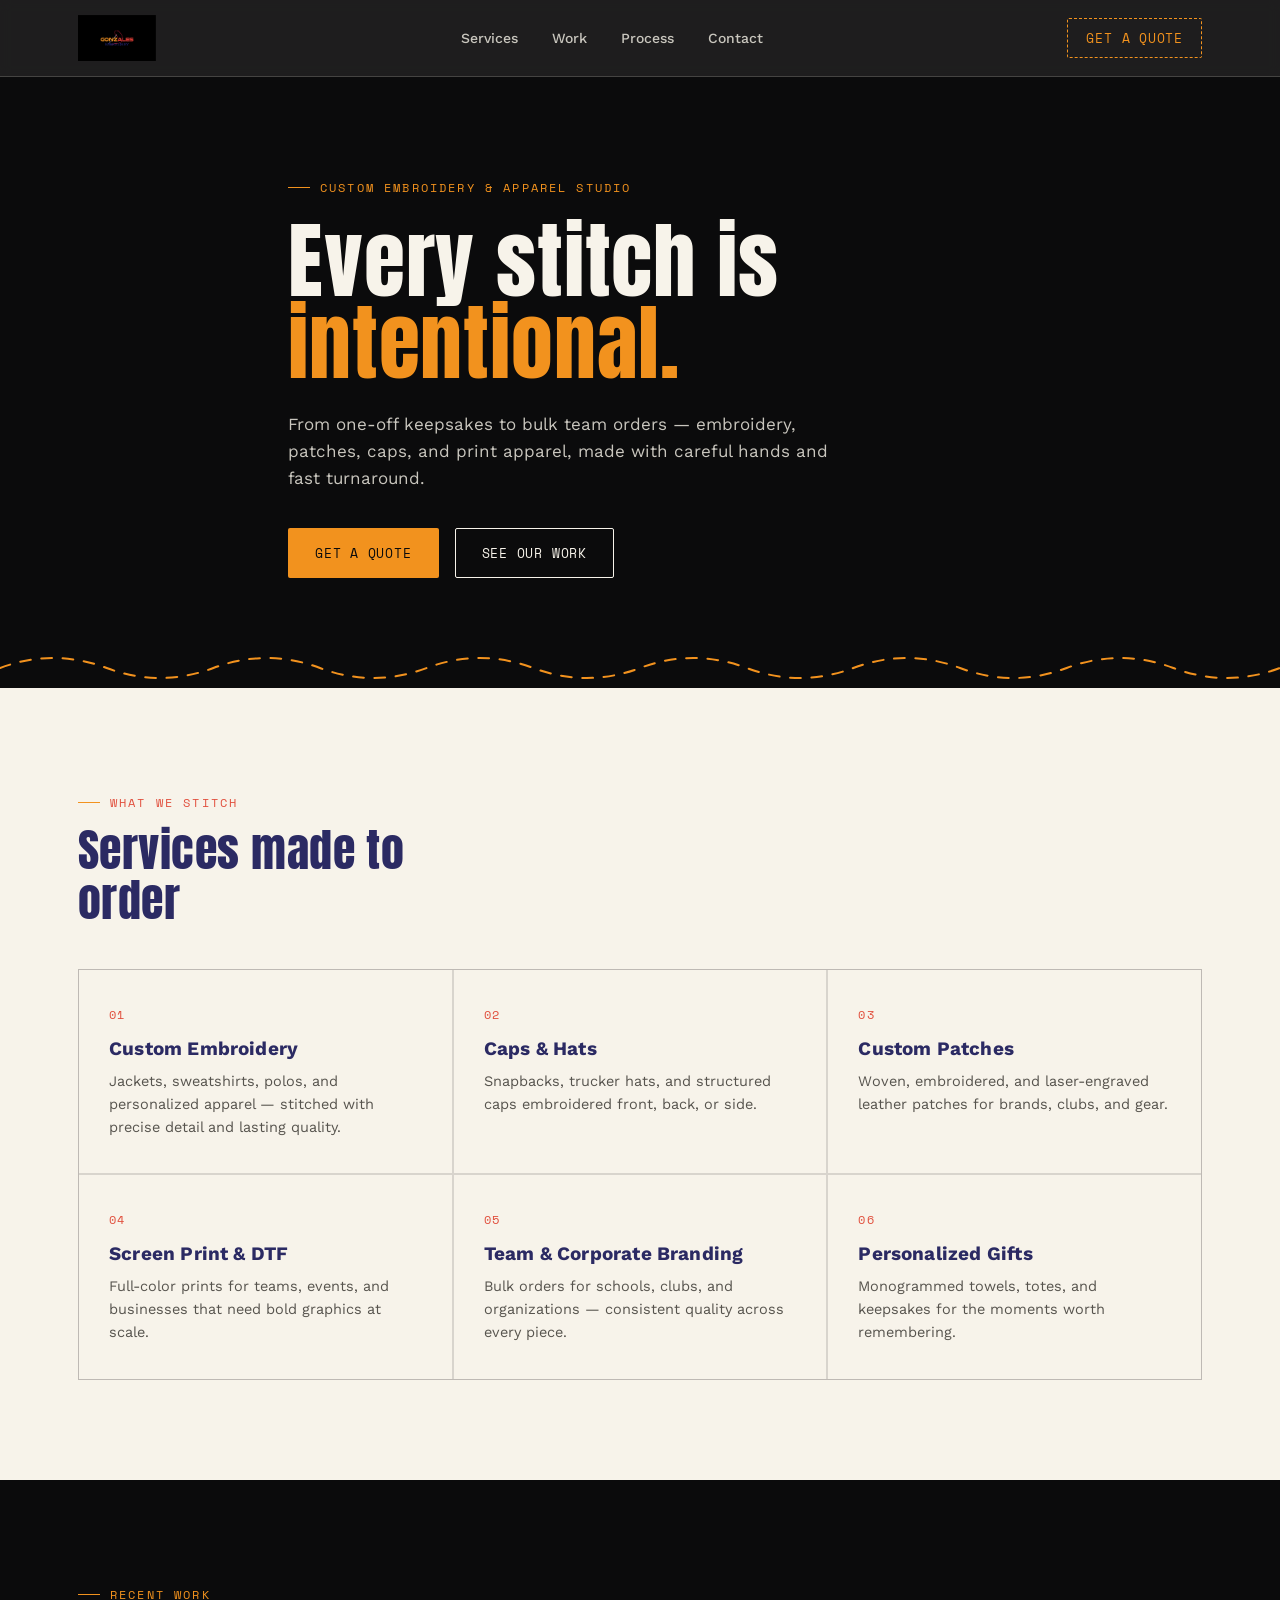
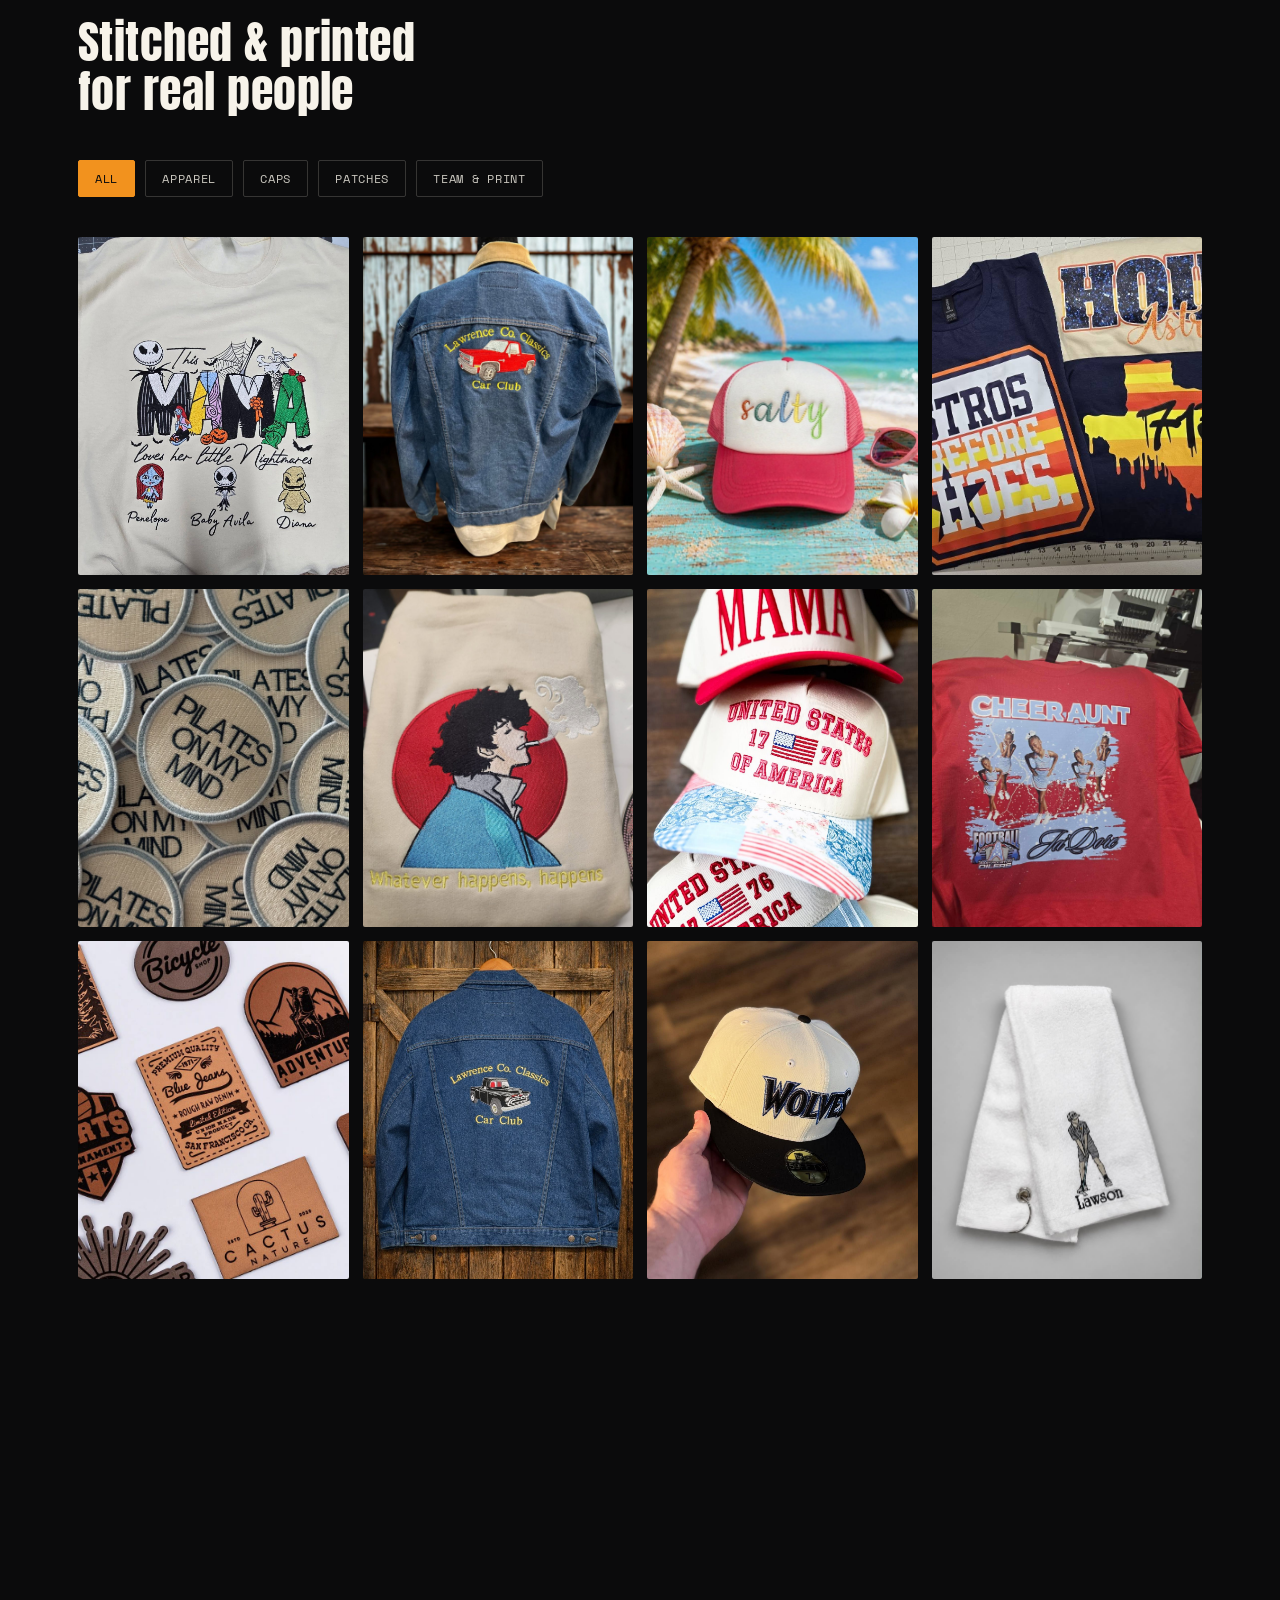
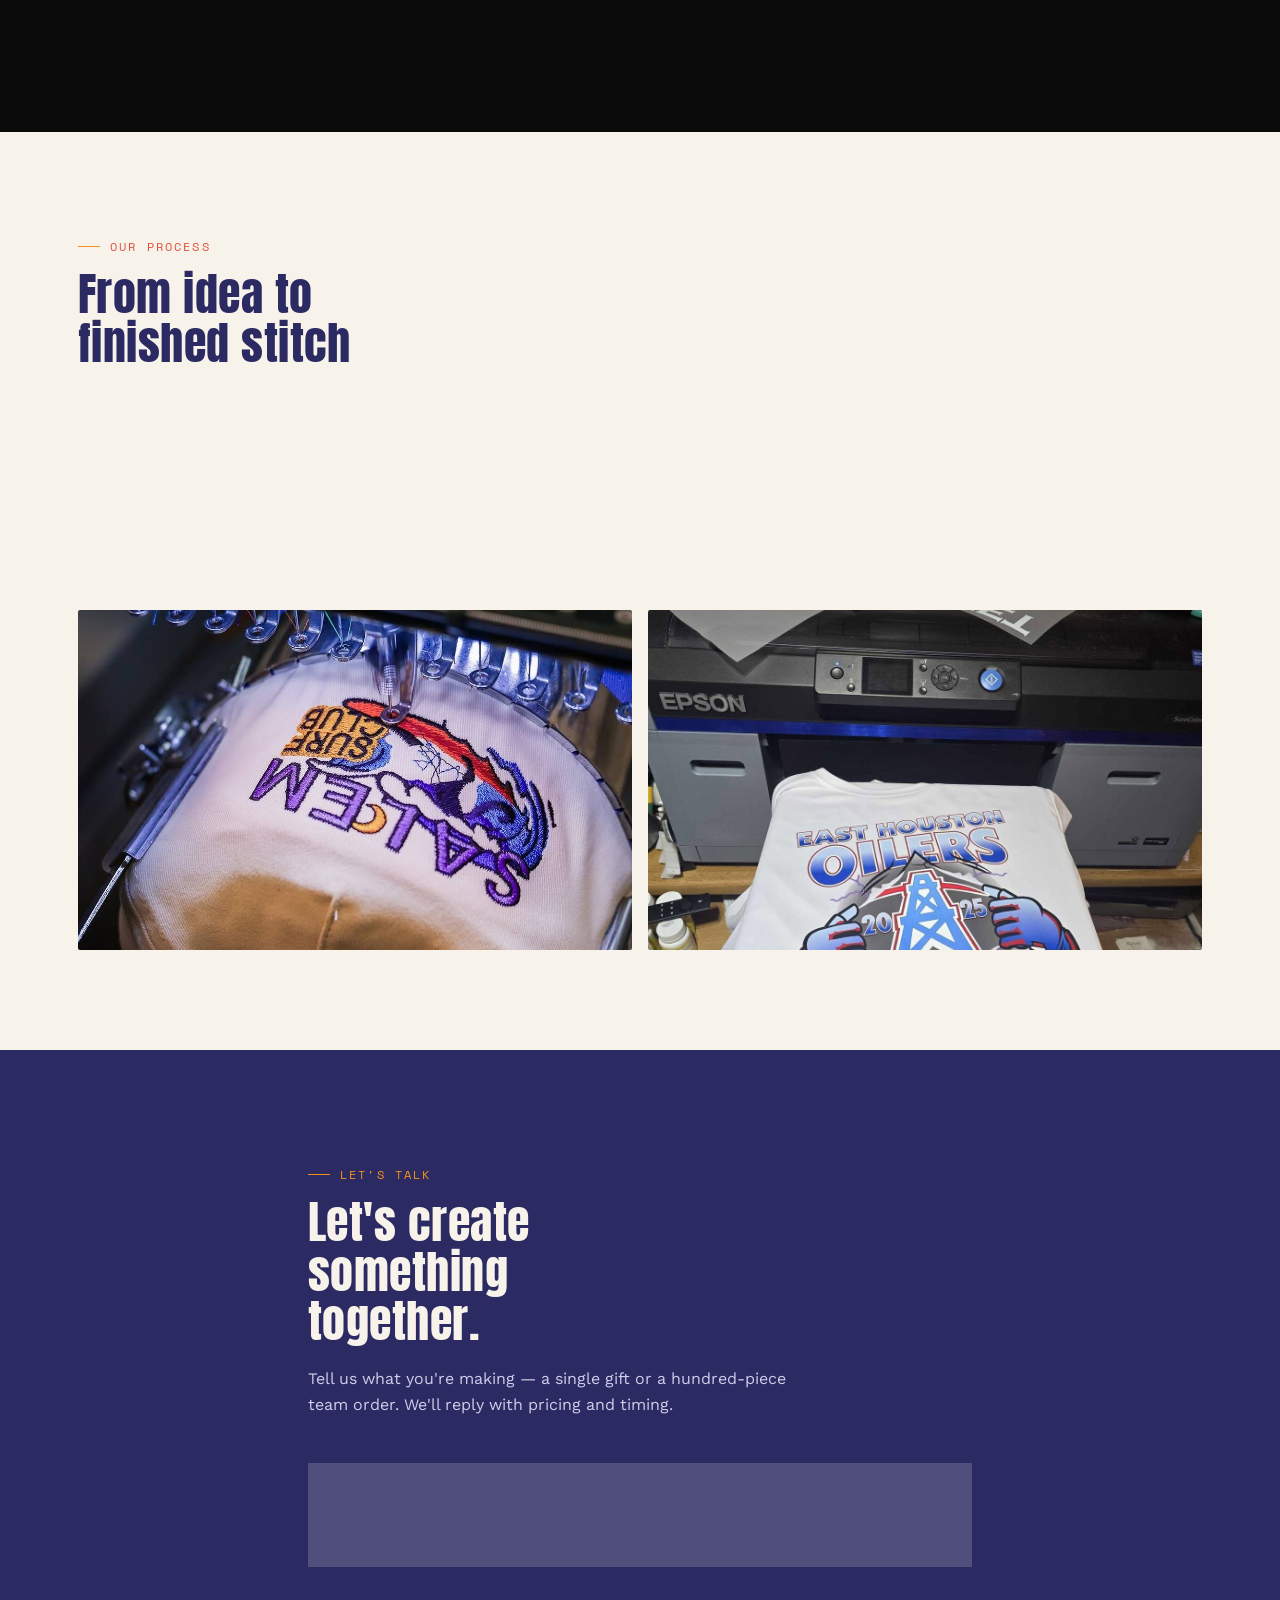
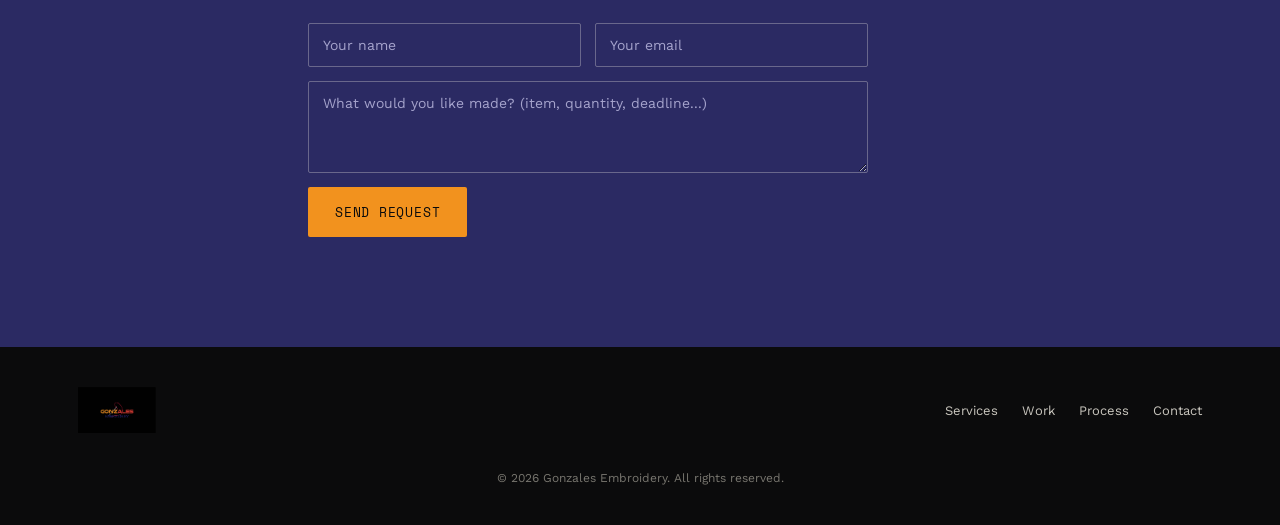
==== index.html @ cda6bb80 "Add files via upload" ====
<!DOCTYPE html>
<html lang="en">
<head>
<meta charset="UTF-8">
<meta name="viewport" content="width=device-width, initial-scale=1.0">
<title>Gonzales Embroidery — Custom Embroidery, Patches &amp; Apparel</title>
<meta name="description" content="Gonzales Embroidery is a custom embroidery and apparel studio — jackets, caps, patches, team merch, and corporate branding, stitched and printed with care.">
<link rel="icon" type="image/png" href="assets/img/favicon-256.png">
<link rel="preconnect" href="https://fonts.googleapis.com">
<link rel="preconnect" href="https://fonts.gstatic.com" crossorigin>
<link href="https://fonts.googleapis.com/css2?family=Anton&family=Space+Mono:wght@400;700&family=Work+Sans:wght@400;500;600;700&display=swap" rel="stylesheet">
<link rel="stylesheet" href="assets/css/style.css">
</head>
<body>

<!-- ============ HEADER ============ -->
<header class="site-header" id="top">
  <div class="wrap header-inner">
    <a href="#top" class="brand">
      <img src="assets/img/logo.jpg" alt="Gonzales Embroidery" class="brand-logo">
    </a>

    <nav class="main-nav" id="mainNav">
      <a href="#services">Services</a>
      <a href="#work">Work</a>
      <a href="#process">Process</a>
      <a href="#contact">Contact</a>
    </nav>

    <a class="btn btn-tag header-cta" href="mailto:order@gonzalesembroidery.com?subject=Quote%20Request">Get a Quote</a>

    <button class="nav-toggle" id="navToggle" aria-label="Toggle menu" aria-expanded="false">
      <span></span><span></span><span></span>
    </button>
  </div>
</header>

<!-- ============ HERO ============ -->
<section class="hero">
  <div class="wrap hero-inner">
    <p class="eyebrow">Custom Embroidery &amp; Apparel Studio</p>
    <h1 class="hero-title">Every stitch is<br><span>intentional.</span></h1>
    <p class="hero-sub">From one-off keepsakes to bulk team orders — embroidery, patches, caps,
      and print apparel, made with careful hands and fast turnaround.</p>
    <div class="hero-actions">
      <a href="mailto:order@gonzalesembroidery.com?subject=Quote%20Request" class="btn btn-solid">Get a Quote</a>
      <a href="#work" class="btn btn-outline">See Our Work</a>
    </div>
  </div>
  <div class="stitch-divider" aria-hidden="true">
    <svg viewBox="0 0 1200 40" preserveAspectRatio="none">
      <path id="stitchPath" d="M0,20 Q50,0 100,20 T200,20 T300,20 T400,20 T500,20 T600,20 T700,20 T800,20 T900,20 T1000,20 T1100,20 T1200,20"/>
    </svg>
  </div>
</section>

<!-- ============ SERVICES ============ -->
<section class="services" id="services">
  <div class="wrap">
    <p class="eyebrow eyebrow-dark">What We Stitch</p>
    <h2 class="section-title">Services made to order</h2>

    <div class="card-grid">
      <div class="patch-card">
        <span class="patch-num">01</span>
        <h3>Custom Embroidery</h3>
        <p>Jackets, sweatshirts, polos, and personalized apparel — stitched with precise detail and lasting quality.</p>
      </div>
      <div class="patch-card">
        <span class="patch-num">02</span>
        <h3>Caps &amp; Hats</h3>
        <p>Snapbacks, trucker hats, and structured caps embroidered front, back, or side.</p>
      </div>
      <div class="patch-card">
        <span class="patch-num">03</span>
        <h3>Custom Patches</h3>
        <p>Woven, embroidered, and laser-engraved leather patches for brands, clubs, and gear.</p>
      </div>
      <div class="patch-card">
        <span class="patch-num">04</span>
        <h3>Screen Print &amp; DTF</h3>
        <p>Full-color prints for teams, events, and businesses that need bold graphics at scale.</p>
      </div>
      <div class="patch-card">
        <span class="patch-num">05</span>
        <h3>Team &amp; Corporate Branding</h3>
        <p>Bulk orders for schools, clubs, and organizations — consistent quality across every piece.</p>
      </div>
      <div class="patch-card">
        <span class="patch-num">06</span>
        <h3>Personalized Gifts</h3>
        <p>Monogrammed towels, totes, and keepsakes for the moments worth remembering.</p>
      </div>
    </div>
  </div>
</section>

<!-- ============ WORK / GALLERY ============ -->
<section class="work" id="work">
  <div class="wrap">
    <p class="eyebrow">Recent Work</p>
    <h2 class="section-title section-title-light">Stitched &amp; printed for real people</h2>

    <div class="filters" id="filters">
      <button class="filter-btn active" data-filter="all">All</button>
      <button class="filter-btn" data-filter="apparel">Apparel</button>
      <button class="filter-btn" data-filter="caps">Caps</button>
      <button class="filter-btn" data-filter="patches">Patches</button>
      <button class="filter-btn" data-filter="team">Team &amp; Print</button>
    </div>

    <div class="gallery" id="gallery">
      <figure class="g-item" data-cat="apparel"><img loading="lazy" src="assets/img/apparel-mama.jpg" alt="This Mama Loves Her Little Nightmares custom embroidery"><figcaption>Family embroidery — “This Mama Loves Her Little Nightmares”</figcaption></figure>
      <figure class="g-item" data-cat="apparel"><img loading="lazy" src="assets/img/apparel-jacket-red.jpg" alt="Lawrence Co Classics Car Club denim jacket embroidery"><figcaption>Lawrence Co. Classics Car Club — denim jacket</figcaption></figure>
      <figure class="g-item" data-cat="caps"><img loading="lazy" src="assets/img/cap-salty.jpg" alt="Salty embroidered trucker cap"><figcaption>“Salty” embroidered trucker cap</figcaption></figure>
      <figure class="g-item" data-cat="team"><img loading="lazy" src="assets/img/team-astros.jpg" alt="Houston Astros fan tees"><figcaption>Houston Astros fan tees — custom prints</figcaption></figure>
      <figure class="g-item" data-cat="patches"><img loading="lazy" src="assets/img/patch-pilates.jpg" alt="Pilates on my mind embroidered patches"><figcaption>“Pilates On My Mind” patch run</figcaption></figure>
      <figure class="g-item" data-cat="apparel"><img loading="lazy" src="assets/img/apparel-bebop.jpg" alt="Cowboy Bebop tribute embroidery"><figcaption>Cowboy Bebop tribute embroidery</figcaption></figure>
      <figure class="g-item" data-cat="caps"><img loading="lazy" src="assets/img/cap-mama-stack.jpg" alt="MAMA and Americana embroidered caps"><figcaption>MAMA &amp; Americana embroidered caps</figcaption></figure>
      <figure class="g-item" data-cat="team"><img loading="lazy" src="assets/img/team-cheeraunt.jpg" alt="Cheer Aunt custom photo tee"><figcaption>“Cheer Aunt” custom photo tee</figcaption></figure>
      <figure class="g-item" data-cat="patches"><img loading="lazy" src="assets/img/patch-leather.jpg" alt="Laser engraved leather patch collection"><figcaption>Laser-engraved leather patches</figcaption></figure>
      <figure class="g-item" data-cat="apparel"><img loading="lazy" src="assets/img/apparel-jacket-black.jpg" alt="Lawrence Co Classics Car Club vintage truck jacket"><figcaption>Lawrence Co. Classics — vintage truck design</figcaption></figure>
      <figure class="g-item" data-cat="caps"><img loading="lazy" src="assets/img/cap-wolves.jpg" alt="Wolves two tone embroidered snapback"><figcaption>Wolves two-tone embroidered snapback</figcaption></figure>
      <figure class="g-item" data-cat="team"><img loading="lazy" src="assets/img/team-golftowel.jpg" alt="Personalized embroidered golf towel"><figcaption>Personalized embroidered golf towel</figcaption></figure>
      <figure class="g-item" data-cat="apparel"><img loading="lazy" src="assets/img/apparel-kidzcan.jpg" alt="KidzCan Budget embroidered polo and tee"><figcaption>KidzCan Budget — corporate embroidery</figcaption></figure>
      <figure class="g-item" data-cat="caps"><img loading="lazy" src="assets/img/cap-wave.jpg" alt="Custom wave logo embroidered cap"><figcaption>Custom wave logo embroidered cap</figcaption></figure>
      <figure class="g-item" data-cat="patches"><img loading="lazy" src="assets/img/patch-skeleton.jpg" alt="Custom skeleton beach patch"><figcaption>Custom skeleton beach patch</figcaption></figure>
      <figure class="g-item" data-cat="team"><img loading="lazy" src="assets/img/team-sewfly.jpg" alt="Sew Fly team delivering a bulk order"><figcaption>Delivering a bulk order — Wharton, TX</figcaption></figure>
    </div>
  </div>
</section>

<!-- ============ PROCESS ============ -->
<section class="process" id="process">
  <div class="wrap">
    <p class="eyebrow eyebrow-dark">Our Process</p>
    <h2 class="section-title">From idea to finished stitch</h2>

    <div class="steps">
      <div class="step">
        <span class="step-num">01</span>
        <h3>Design</h3>
        <p>Send us your logo, art, or idea — or we'll help sketch one out with you.</p>
      </div>
      <div class="step">
        <span class="step-num">02</span>
        <h3>Digitize</h3>
        <p>Every design is converted into a precise stitch or print file, color by color.</p>
      </div>
      <div class="step">
        <span class="step-num">03</span>
        <h3>Stitch &amp; Print</h3>
        <p>Produced in-house on our embroidery machines and print equipment.</p>
      </div>
      <div class="step">
        <span class="step-num">04</span>
        <h3>Deliver</h3>
        <p>Quality-checked, packed, and delivered — ready to wear or gift.</p>
      </div>
    </div>

    <div class="process-photos">
      <img loading="lazy" src="assets/img/process-machine.jpg" alt="Embroidery machine stitching a cap">
      <img loading="lazy" src="assets/img/process-print.jpg" alt="Freshly printed team t-shirt">
    </div>
  </div>
</section>

<!-- ============ CONTACT ============ -->
<section class="contact" id="contact">
  <div class="wrap contact-inner">
    <p class="eyebrow">Let's Talk</p>
    <h2 class="section-title section-title-light">Let's create<br>something together.</h2>
    <p class="contact-sub">Tell us what you're making — a single gift or a hundred-piece team order.
      We'll reply with pricing and timing.</p>

    <div class="contact-grid">
      <a class="contact-card" href="mailto:order@gonzalesembroidery.com">
        <span class="contact-label">Email</span>
        <span class="contact-value">order@gonzalesembroidery.com</span>
      </a>
      <a class="contact-card" href="tel:+14097977539">
        <span class="contact-label">Call / Text (US)</span>
        <span class="contact-value">+1 (409) 797-7539</span>
      </a>
      <a class="contact-card" href="tel:+923700132181">
        <span class="contact-label">Call / WhatsApp</span>
        <span class="contact-value">+92 370 0132181</span>
      </a>
    </div>

    <form class="quote-form" id="quoteForm">
      <div class="form-row">
        <input type="text" name="name" placeholder="Your name" required>
        <input type="email" name="email" placeholder="Your email" required>
      </div>
      <textarea name="details" rows="4" placeholder="What would you like made? (item, quantity, deadline...)" required></textarea>
      <button type="submit" class="btn btn-solid">Send Request</button>
    </form>
  </div>
</section>

<!-- ============ FOOTER ============ -->
<footer class="site-footer">
  <div class="wrap footer-inner">
    <a href="#top" class="brand brand-footer">
      <img src="assets/img/logo.jpg" alt="Gonzales Embroidery" class="brand-logo">
    </a>
    <nav class="footer-nav">
      <a href="#services">Services</a>
      <a href="#work">Work</a>
      <a href="#process">Process</a>
      <a href="#contact">Contact</a>
    </nav>
    <p class="footer-copy">&copy; <span id="year"></span> Gonzales Embroidery. All rights reserved.</p>
  </div>
</footer>

<!-- Lightbox -->
<div class="lightbox" id="lightbox">
  <button class="lightbox-close" id="lightboxClose" aria-label="Close">&times;</button>
  <img id="lightboxImg" src="" alt="">
  <p id="lightboxCaption"></p>
</div>

<script src="assets/js/script.js"></script>
</body>
</html>
---- assets/css/style.css ----
/* =========================================================
   Gonzales Embroidery — Design Tokens
   Ink:      #0B0B0C   (near-black, hero/work/footer)
   Canvas:   #F7F3EA   (warm thread-spool cream)
   Orange:   #F2921E   (thread orange — primary accent)
   Red:      #E14F3D   (thread red — secondary accent)
   Navy:     #2B2A63   (deep thread navy — headings on cream)
   Charcoal: #1C1B1F   (body text on cream)
   Mist:     #C9C6BE   (muted text on ink)
   ========================================================= */

:root{
  --ink:#0B0B0C;
  --canvas:#F7F3EA;
  --orange:#F2921E;
  --red:#E14F3D;
  --navy:#2B2A63;
  --charcoal:#1C1B1F;
  --mist:#C9C6BE;
  --hairline: rgba(28,27,31,0.14);
  --hairline-dark: rgba(247,243,234,0.18);
  --radius: 2px;

  --display: "Anton", "Arial Narrow", sans-serif;
  --body: "Work Sans", -apple-system, BlinkMacSystemFont, sans-serif;
  --mono: "Space Mono", monospace;
}

*,*::before,*::after{ box-sizing:border-box; }
html{ scroll-behavior:smooth; }
body{
  margin:0;
  font-family:var(--body);
  color:var(--charcoal);
  background:var(--canvas);
  -webkit-font-smoothing:antialiased;
}
img{ max-width:100%; display:block; }
a{ color:inherit; text-decoration:none; }
h1,h2,h3{ font-family:var(--display); font-weight:400; margin:0; letter-spacing:0.01em; }
p{ margin:0; }
.wrap{ max-width:1180px; margin:0 auto; padding:0 28px; }

@media (prefers-reduced-motion: reduce){
  html{ scroll-behavior:auto; }
  *{ animation-duration:0.001ms !important; transition-duration:0.001ms !important; }
}

/* ---------- shared bits ---------- */
.eyebrow{
  font-family:var(--mono);
  font-size:12px;
  letter-spacing:0.18em;
  text-transform:uppercase;
  color:var(--orange);
  margin:0 0 14px;
  position:relative;
  display:inline-flex;
  align-items:center;
  gap:10px;
}
.eyebrow::before{
  content:"";
  width:22px; height:1px;
  background:var(--orange);
  display:inline-block;
}
.eyebrow-dark{ color:var(--red); }

.section-title{
  font-size:clamp(30px, 4.4vw, 46px);
  line-height:1.08;
  color:var(--navy);
  margin-bottom:44px;
  max-width:16ch;
}
.section-title-light{ color:var(--canvas); }

.btn{
  display:inline-flex;
  align-items:center;
  justify-content:center;
  padding:14px 26px;
  font-family:var(--mono);
  font-size:13px;
  letter-spacing:0.06em;
  text-transform:uppercase;
  border-radius:var(--radius);
  border:1px solid transparent;
  cursor:pointer;
  transition:transform .18s ease, background .18s ease, color .18s ease, border-color .18s ease;
}
.btn:hover{ transform:translateY(-2px); }
.btn-solid{ background:var(--orange); color:var(--ink); }
.btn-solid:hover{ background:var(--red); color:var(--canvas); }
.btn-outline{ border-color:currentColor; color:inherit; background:transparent; }
.btn-outline:hover{ background:var(--canvas); color:var(--ink); }
.btn-tag{
  border:1px dashed var(--orange);
  color:var(--orange);
  background:transparent;
  padding:9px 18px;
}
.btn-tag:hover{ background:var(--orange); color:var(--ink); }

/* ---------- header ---------- */
.site-header{
  position:sticky; top:0; z-index:50;
  background:rgba(11,11,12,0.92);
  backdrop-filter:blur(6px);
  border-bottom:1px solid var(--hairline-dark);
}
.header-inner{
  display:flex; align-items:center; justify-content:space-between;
  height:76px; gap:20px;
}
.brand{ display:flex; align-items:center; gap:10px; color:var(--canvas); }
.brand-logo{ height:46px; width:auto; display:block; }
.brand-mark{
  width:34px; height:34px; border-radius:50%;
  background:var(--orange); color:var(--ink);
  font-family:var(--display); font-size:19px;
  display:flex; align-items:center; justify-content:center;
  flex:none;
}
.brand-name{ font-family:var(--display); font-size:16px; letter-spacing:0.03em; }
.brand-name em{ font-style:normal; color:var(--orange); display:block; font-size:10px; letter-spacing:0.28em; font-family:var(--mono); margin-top:2px; }

.main-nav{ display:flex; gap:34px; }
.main-nav a{
  color:var(--mist); font-size:14px; font-weight:500;
  position:relative; padding:4px 0;
}
.main-nav a:hover{ color:var(--canvas); }
.main-nav a::after{
  content:""; position:absolute; left:0; right:100%; bottom:-2px; height:1px;
  background:var(--orange); transition:right .2s ease;
}
.main-nav a:hover::after{ right:0; }

.header-cta{ white-space:nowrap; }

.nav-toggle{
  display:none; flex-direction:column; gap:5px;
  background:none; border:none; cursor:pointer; padding:6px;
}
.nav-toggle span{ width:22px; height:2px; background:var(--canvas); display:block; }

/* ---------- hero ---------- */
.hero{
  background:var(--ink); color:var(--canvas);
  position:relative;
  padding:96px 0 0;
  overflow:hidden;
}
.hero-inner{ text-align:left; max-width:760px; padding-bottom:70px; }
.hero-title{
  font-size:clamp(44px, 8vw, 84px);
  line-height:0.98;
  color:var(--canvas);
  margin:10px 0 26px;
}
.hero-title span{ color:var(--orange); }
.hero-sub{
  font-size:17px; line-height:1.6; color:var(--mist);
  max-width:52ch; margin-bottom:36px;
}
.hero-actions{ display:flex; gap:16px; flex-wrap:wrap; }

.stitch-divider{ line-height:0; }
.stitch-divider svg{ width:100%; height:40px; display:block; }
.stitch-divider path{
  fill:none;
  stroke:var(--orange);
  stroke-width:2;
  stroke-linecap:round;
  stroke-dasharray:10 10;
  stroke-dashoffset:1000;
  animation:stitchIn 2.4s ease forwards 0.3s;
}
@keyframes stitchIn{ to{ stroke-dashoffset:0; } }

/* ---------- services ---------- */
.services{ background:var(--canvas); padding:100px 0; }
.card-grid{
  display:grid;
  grid-template-columns:repeat(3, 1fr);
  gap:2px;
  background:var(--hairline);
  border:1px solid var(--hairline);
}
.patch-card{
  background:var(--canvas);
  padding:34px 30px;
  position:relative;
}
.patch-num{
  font-family:var(--mono); font-size:12px; color:var(--red);
  letter-spacing:0.1em;
}
.patch-card h3{
  font-family:var(--body); font-weight:700; font-size:19px;
  color:var(--navy); margin:14px 0 10px;
}
.patch-card p{ font-size:14.5px; line-height:1.6; color:#57544e; }

/* ---------- work / gallery ---------- */
.work{ background:var(--ink); color:var(--canvas); padding:100px 0; }
.filters{ display:flex; gap:10px; flex-wrap:wrap; margin-bottom:40px; }
.filter-btn{
  font-family:var(--mono); font-size:12px; letter-spacing:0.06em; text-transform:uppercase;
  background:transparent; border:1px solid var(--hairline-dark); color:var(--mist);
  padding:9px 16px; border-radius:var(--radius); cursor:pointer;
  transition:all .18s ease;
}
.filter-btn:hover{ border-color:var(--orange); color:var(--canvas); }
.filter-btn.active{ background:var(--orange); border-color:var(--orange); color:var(--ink); }

.gallery{
  display:grid;
  grid-template-columns:repeat(4, 1fr);
  gap:14px;
}
.g-item{
  margin:0; position:relative; overflow:hidden;
  border-radius:var(--radius);
  aspect-ratio:4/5;
  cursor:pointer;
  outline:1px solid transparent;
}
.g-item img{
  width:100%; height:100%; object-fit:cover;
  transition:transform .5s ease, filter .3s ease;
}
.g-item::after{
  content:"";
  position:absolute; inset:6px;
  border:1px dashed transparent;
  transition:border-color .25s ease;
  pointer-events:none;
}
.g-item:hover::after{ border-color:var(--orange); }
.g-item:hover img{ transform:scale(1.06); }
.g-item figcaption{
  position:absolute; left:0; right:0; bottom:0;
  padding:14px 12px 10px;
  font-size:12.5px; line-height:1.4;
  background:linear-gradient(to top, rgba(0,0,0,0.85), rgba(0,0,0,0));
  color:var(--canvas);
  opacity:0; transform:translateY(6px);
  transition:opacity .25s ease, transform .25s ease;
}
.g-item:hover figcaption{ opacity:1; transform:translateY(0); }
.g-item.hidden{ display:none; }

/* ---------- process ---------- */
.process{ background:var(--canvas); padding:100px 0; }
.steps{
  display:grid; grid-template-columns:repeat(4, 1fr); gap:26px;
  margin-bottom:56px;
  position:relative;
}
.step{ position:relative; padding-top:14px; border-top:2px dashed var(--hairline); }
.step-num{ font-family:var(--mono); color:var(--red); font-size:13px; }
.step h3{ font-family:var(--body); font-weight:700; font-size:18px; color:var(--navy); margin:10px 0 8px; }
.step p{ font-size:14px; line-height:1.6; color:#57544e; }
.process-photos{ display:grid; grid-template-columns:1fr 1fr; gap:16px; }
.process-photos img{ width:100%; height:340px; object-fit:cover; border-radius:var(--radius); }

/* ---------- contact ---------- */
.contact{ background:var(--navy); color:var(--canvas); padding:110px 0; }
.contact-inner{ max-width:720px; }
.contact .section-title{ margin-bottom:20px; }
.contact-sub{ font-size:16px; line-height:1.6; color:#cfceea; max-width:50ch; margin-bottom:46px; }

.contact-grid{
  display:grid; grid-template-columns:repeat(3,1fr); gap:2px;
  background:rgba(247,243,234,0.18); margin-bottom:56px;
}
.contact-card{
  background:var(--navy); padding:22px 20px; display:flex; flex-direction:column; gap:8px;
  transition:background .2s ease;
}
.contact-card:hover{ background:#34327a; }
.contact-label{ font-family:var(--mono); font-size:11px; letter-spacing:0.1em; text-transform:uppercase; color:var(--orange); }
.contact-value{ font-size:15px; font-weight:600; word-break:break-word; }

.quote-form{ display:flex; flex-direction:column; gap:14px; max-width:560px; }
.form-row{ display:flex; gap:14px; flex-wrap:wrap; }
.form-row input{ flex:1 1 200px; }
.quote-form input, .quote-form textarea{
  background:transparent; border:1px solid rgba(247,243,234,0.3);
  color:var(--canvas); padding:13px 14px; font-family:var(--body); font-size:14px;
  border-radius:var(--radius); resize:vertical;
}
.quote-form input::placeholder, .quote-form textarea::placeholder{ color:#a5a3cc; }
.quote-form input:focus, .quote-form textarea:focus{ outline:2px solid var(--orange); border-color:transparent; }
.quote-form .btn{ align-self:flex-start; }

/* ---------- footer ---------- */
.site-footer{ background:var(--ink); color:var(--mist); padding:40px 0; }
.footer-inner{ display:flex; align-items:center; justify-content:space-between; flex-wrap:wrap; gap:20px; }
.brand-footer{ opacity:0.9; }
.footer-nav{ display:flex; gap:24px; }
.footer-nav a{ font-size:13px; color:var(--mist); }
.footer-nav a:hover{ color:var(--orange); }
.footer-copy{ font-size:12px; color:#78766f; width:100%; text-align:center; margin-top:18px; }

/* ---------- lightbox ---------- */
.lightbox{
  position:fixed; inset:0; background:rgba(6,6,7,0.94);
  display:none; align-items:center; justify-content:center; flex-direction:column;
  z-index:100; padding:40px;
}
.lightbox.open{ display:flex; }
.lightbox img{ max-width:min(90vw, 900px); max-height:78vh; object-fit:contain; border-radius:var(--radius); }
.lightbox p{ color:var(--mist); margin-top:16px; font-size:14px; text-align:center; }
.lightbox-close{
  position:absolute; top:24px; right:32px;
  background:none; border:1px solid var(--hairline-dark); color:var(--canvas);
  font-size:22px; line-height:1; width:42px; height:42px; border-radius:50%;
  cursor:pointer;
}
.lightbox-close:hover{ border-color:var(--orange); color:var(--orange); }

/* ---------- reveal on scroll ---------- */
.reveal{ opacity:0; transform:translateY(24px); transition:opacity .6s ease, transform .6s ease; }
.reveal.in{ opacity:1; transform:translateY(0); }

/* ---------- responsive ---------- */
@media (max-width:900px){
  .card-grid{ grid-template-columns:repeat(2,1fr); }
  .gallery{ grid-template-columns:repeat(3,1fr); }
  .steps{ grid-template-columns:repeat(2,1fr); }
  .process-photos{ grid-template-columns:1fr; }
  .contact-grid{ grid-template-columns:1fr; }
}
@media (max-width:760px){
  .main-nav{
    position:fixed; top:76px; left:0; right:0; bottom:0;
    background:var(--ink); flex-direction:column; padding:30px 28px; gap:0;
    transform:translateX(100%); transition:transform .3s ease;
  }
  .main-nav.open{ transform:translateX(0); }
  .main-nav a{ padding:16px 0; border-bottom:1px solid var(--hairline-dark); font-size:16px; }
  .header-cta{ display:none; }
  .nav-toggle{ display:flex; }
  .gallery{ grid-template-columns:repeat(2,1fr); }
}
@media (max-width:560px){
  .card-grid{ grid-template-columns:1fr; }
  .gallery{ grid-template-columns:repeat(2,1fr); gap:8px; }
  .steps{ grid-template-columns:1fr; }
  .hero{ padding-top:76px; }
}
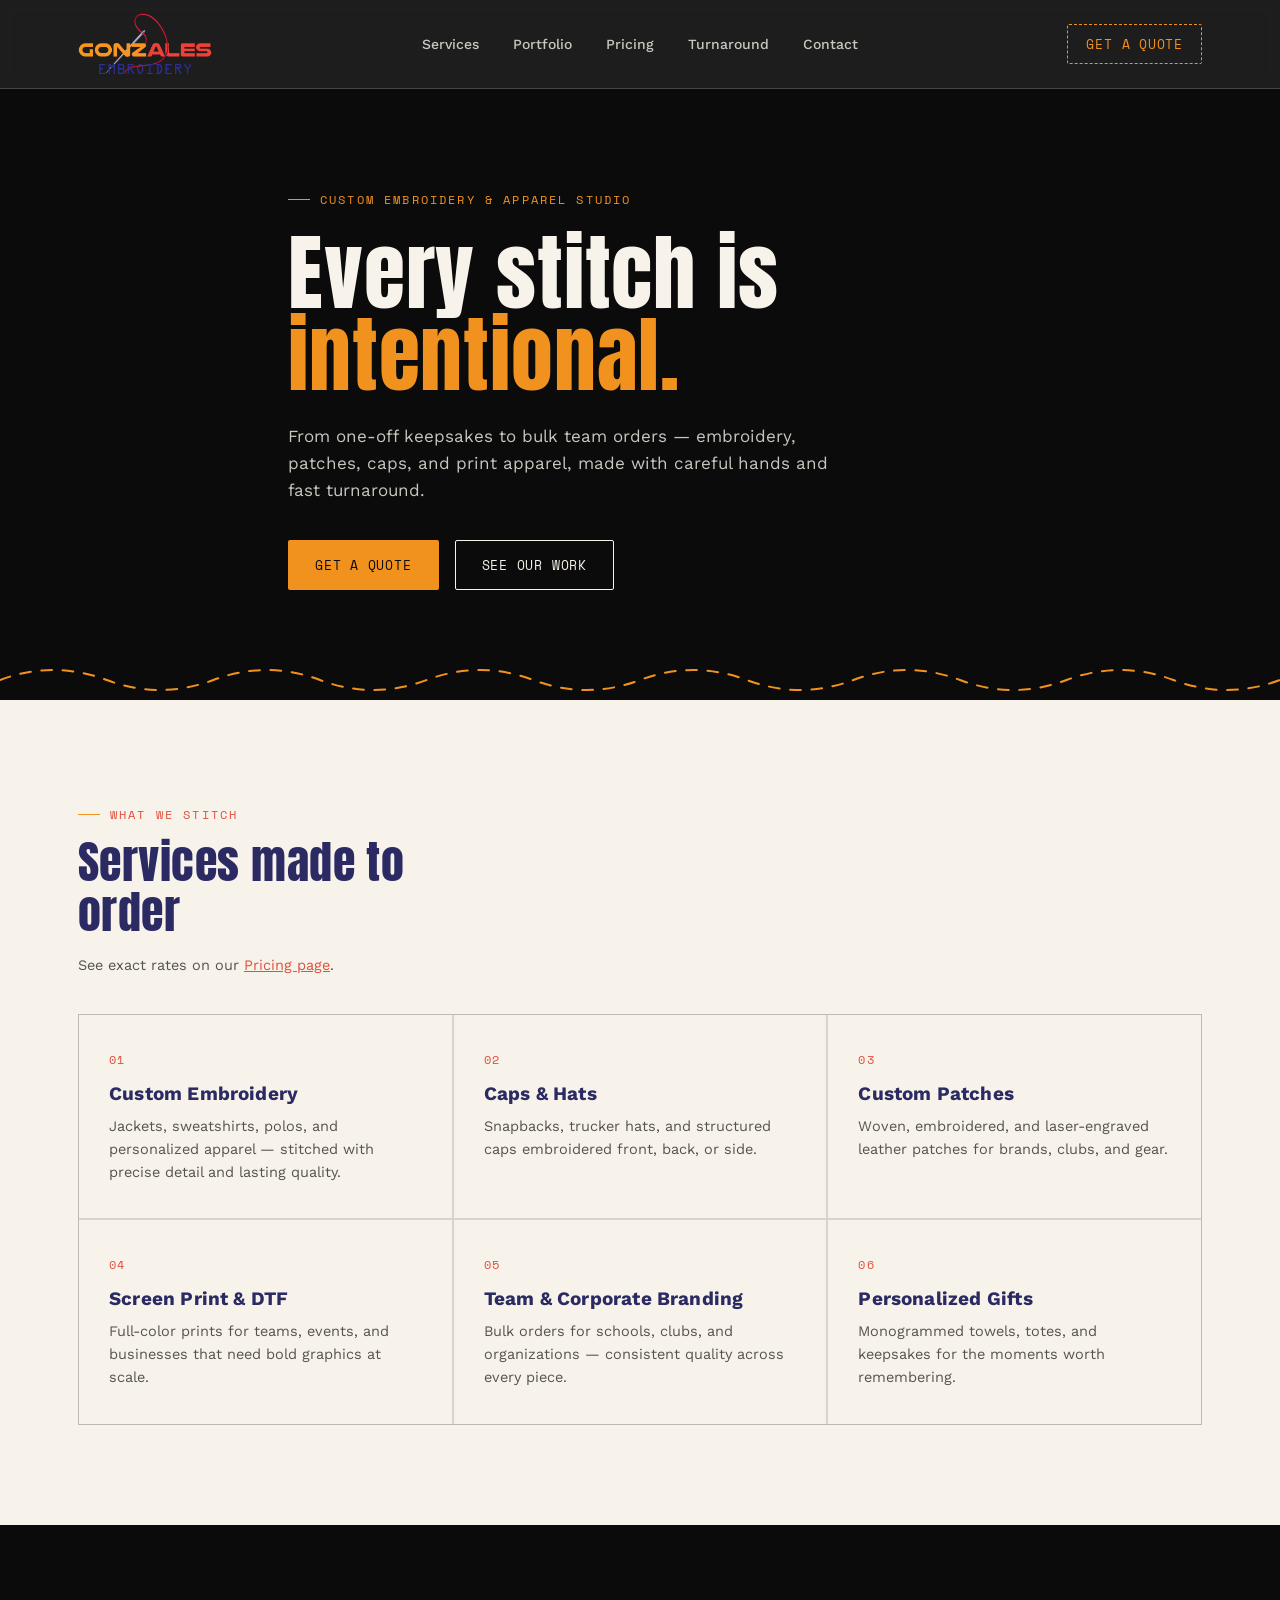
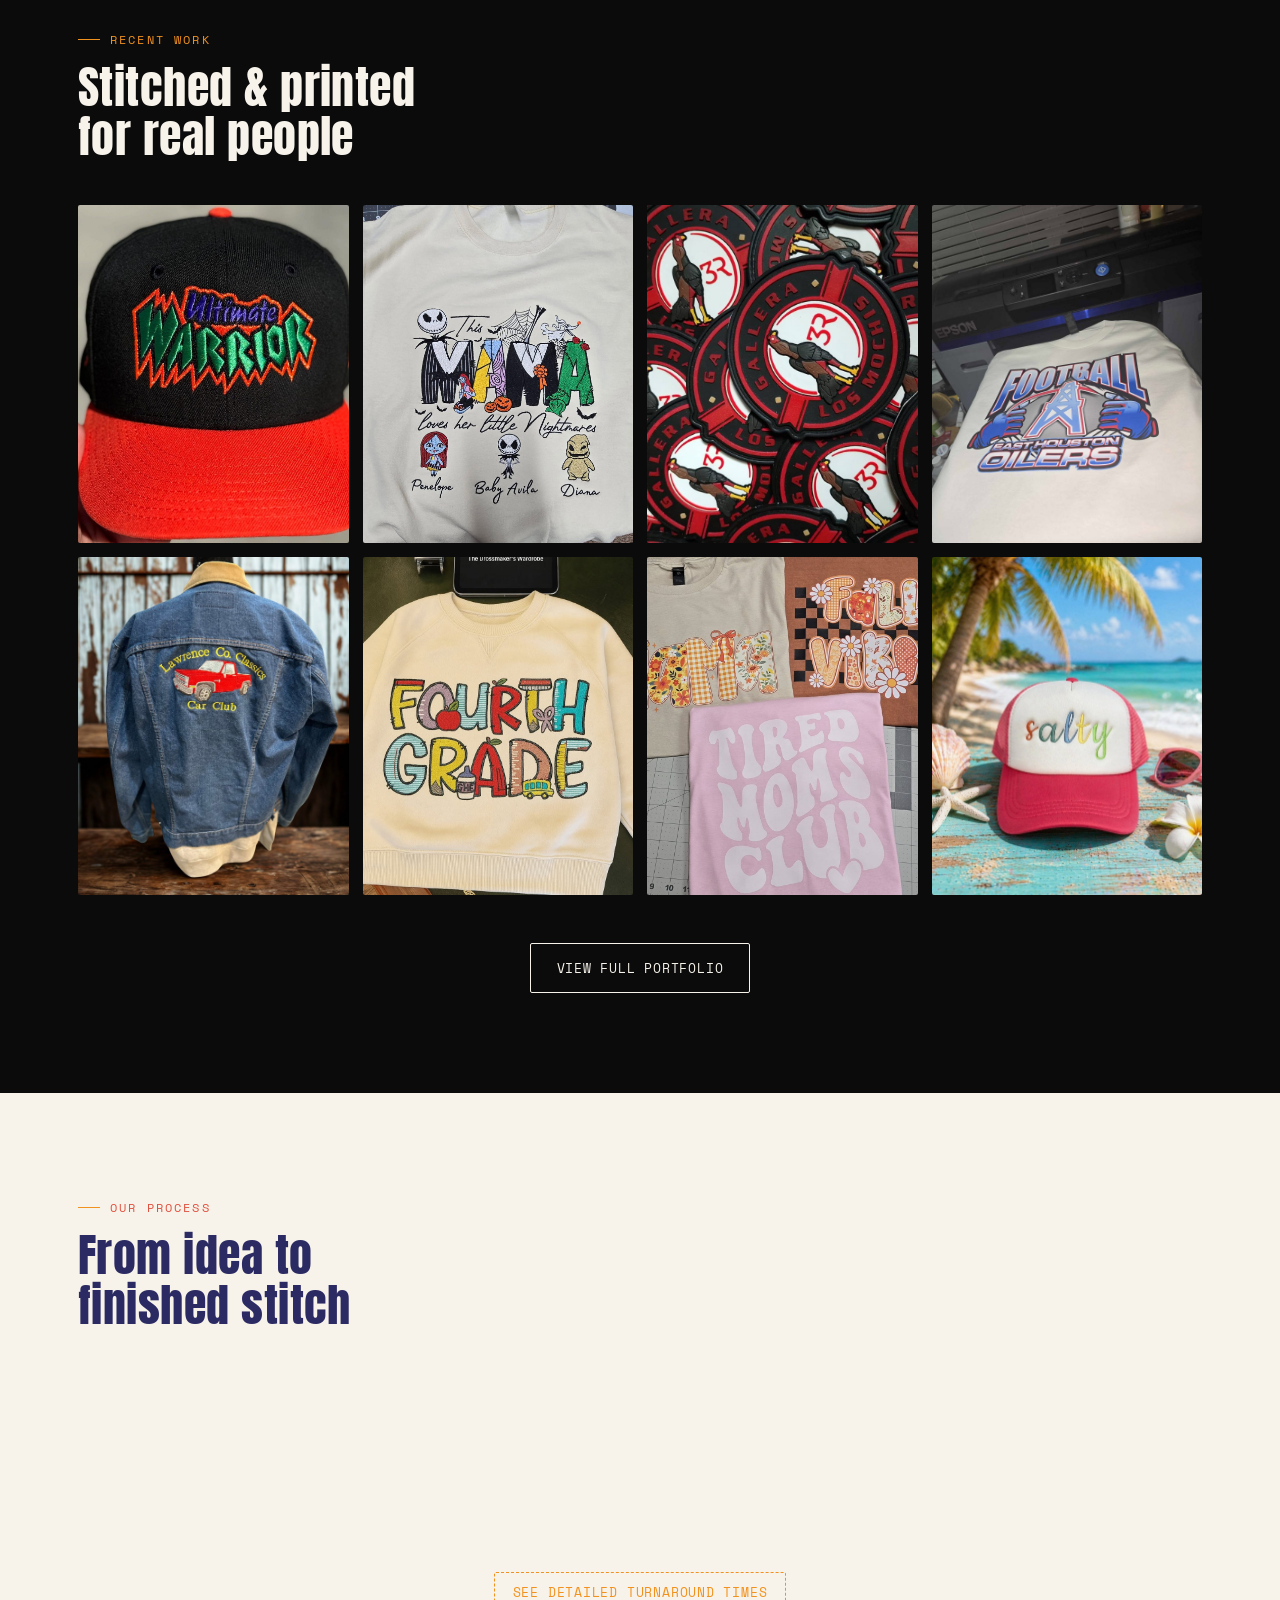
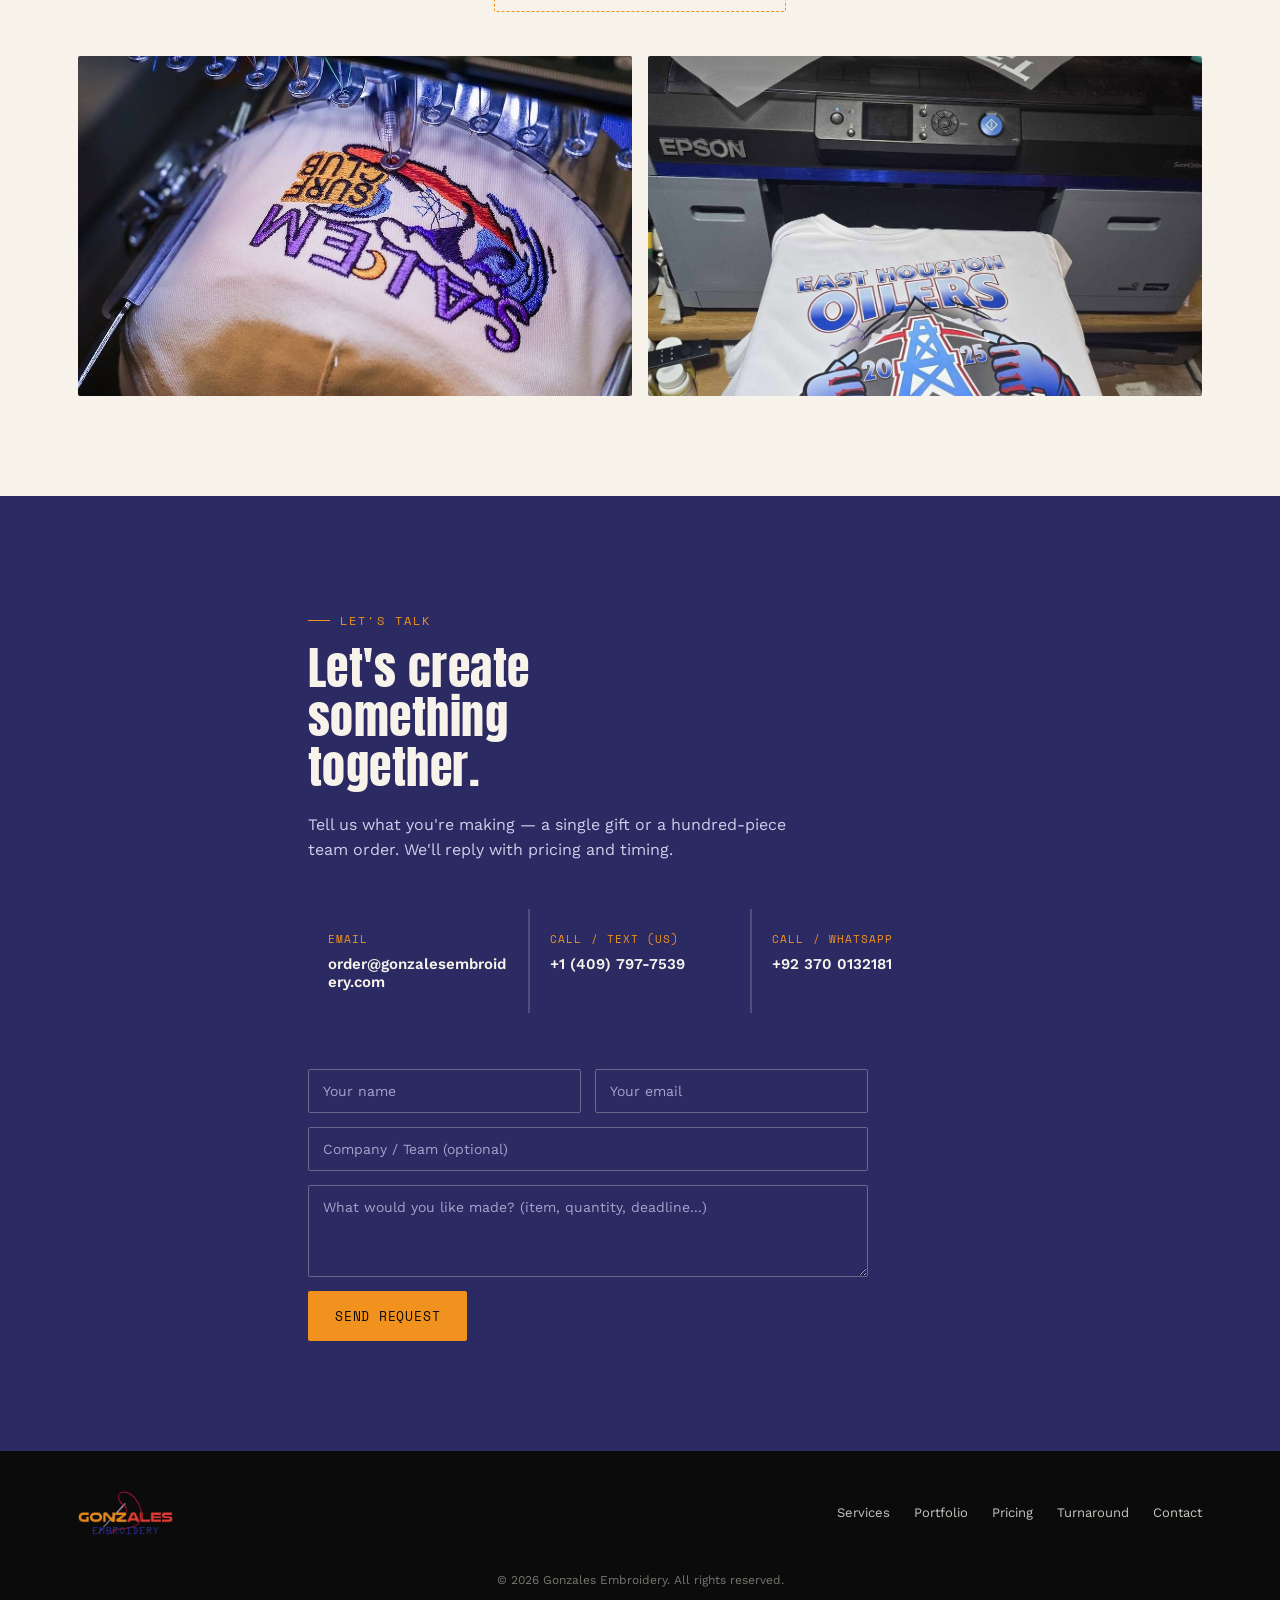
==== commit 74965648: "Add files via upload" ====
--- a/index.html
+++ b/index.html
@@ -17,17 +17,18 @@
 <header class="site-header" id="top">
   <div class="wrap header-inner">
     <a href="#top" class="brand">
-      <img src="assets/img/logo.jpg" alt="Gonzales Embroidery" class="brand-logo">
+      <img src="assets/img/logo-transparent.png" alt="Gonzales Embroidery" class="brand-logo">
     </a>
 
     <nav class="main-nav" id="mainNav">
       <a href="#services">Services</a>
-      <a href="#work">Work</a>
-      <a href="#process">Process</a>
+      <a href="portfolio.html">Portfolio</a>
+      <a href="pricing.html">Pricing</a>
+      <a href="turnaround.html">Turnaround</a>
       <a href="#contact">Contact</a>
     </nav>
 
-    <a class="btn btn-tag header-cta" href="mailto:order@gonzalesembroidery.com?subject=Quote%20Request">Get a Quote</a>
+    <a class="btn btn-tag header-cta" href="#contact">Get a Quote</a>
 
     <button class="nav-toggle" id="navToggle" aria-label="Toggle menu" aria-expanded="false">
       <span></span><span></span><span></span>
@@ -43,7 +44,7 @@
     <p class="hero-sub">From one-off keepsakes to bulk team orders — embroidery, patches, caps,
       and print apparel, made with careful hands and fast turnaround.</p>
     <div class="hero-actions">
-      <a href="mailto:order@gonzalesembroidery.com?subject=Quote%20Request" class="btn btn-solid">Get a Quote</a>
+      <a href="#contact" class="btn btn-solid">Get a Quote</a>
       <a href="#work" class="btn btn-outline">See Our Work</a>
     </div>
   </div>
@@ -59,6 +60,9 @@
   <div class="wrap">
     <p class="eyebrow eyebrow-dark">What We Stitch</p>
     <h2 class="section-title">Services made to order</h2>
+    <p style="margin:-24px 0 40px; font-size:14.5px; color:#57544e;">
+      See exact rates on our <a href="pricing.html" style="color:var(--red); text-decoration:underline;">Pricing page</a>.
+    </p>
 
     <div class="card-grid">
       <div class="patch-card">
@@ -95,37 +99,25 @@
   </div>
 </section>
 
-<!-- ============ WORK / GALLERY ============ -->
+<!-- ============ FEATURED WORK ============ -->
 <section class="work" id="work">
   <div class="wrap">
     <p class="eyebrow">Recent Work</p>
     <h2 class="section-title section-title-light">Stitched &amp; printed for real people</h2>
 
-    <div class="filters" id="filters">
-      <button class="filter-btn active" data-filter="all">All</button>
-      <button class="filter-btn" data-filter="apparel">Apparel</button>
-      <button class="filter-btn" data-filter="caps">Caps</button>
-      <button class="filter-btn" data-filter="patches">Patches</button>
-      <button class="filter-btn" data-filter="team">Team &amp; Print</button>
-    </div>
-
     <div class="gallery" id="gallery">
-      <figure class="g-item" data-cat="apparel"><img loading="lazy" src="assets/img/apparel-mama.jpg" alt="This Mama Loves Her Little Nightmares custom embroidery"><figcaption>Family embroidery — “This Mama Loves Her Little Nightmares”</figcaption></figure>
-      <figure class="g-item" data-cat="apparel"><img loading="lazy" src="assets/img/apparel-jacket-red.jpg" alt="Lawrence Co Classics Car Club denim jacket embroidery"><figcaption>Lawrence Co. Classics Car Club — denim jacket</figcaption></figure>
-      <figure class="g-item" data-cat="caps"><img loading="lazy" src="assets/img/cap-salty.jpg" alt="Salty embroidered trucker cap"><figcaption>“Salty” embroidered trucker cap</figcaption></figure>
-      <figure class="g-item" data-cat="team"><img loading="lazy" src="assets/img/team-astros.jpg" alt="Houston Astros fan tees"><figcaption>Houston Astros fan tees — custom prints</figcaption></figure>
-      <figure class="g-item" data-cat="patches"><img loading="lazy" src="assets/img/patch-pilates.jpg" alt="Pilates on my mind embroidered patches"><figcaption>“Pilates On My Mind” patch run</figcaption></figure>
-      <figure class="g-item" data-cat="apparel"><img loading="lazy" src="assets/img/apparel-bebop.jpg" alt="Cowboy Bebop tribute embroidery"><figcaption>Cowboy Bebop tribute embroidery</figcaption></figure>
-      <figure class="g-item" data-cat="caps"><img loading="lazy" src="assets/img/cap-mama-stack.jpg" alt="MAMA and Americana embroidered caps"><figcaption>MAMA &amp; Americana embroidered caps</figcaption></figure>
-      <figure class="g-item" data-cat="team"><img loading="lazy" src="assets/img/team-cheeraunt.jpg" alt="Cheer Aunt custom photo tee"><figcaption>“Cheer Aunt” custom photo tee</figcaption></figure>
-      <figure class="g-item" data-cat="patches"><img loading="lazy" src="assets/img/patch-leather.jpg" alt="Laser engraved leather patch collection"><figcaption>Laser-engraved leather patches</figcaption></figure>
-      <figure class="g-item" data-cat="apparel"><img loading="lazy" src="assets/img/apparel-jacket-black.jpg" alt="Lawrence Co Classics Car Club vintage truck jacket"><figcaption>Lawrence Co. Classics — vintage truck design</figcaption></figure>
-      <figure class="g-item" data-cat="caps"><img loading="lazy" src="assets/img/cap-wolves.jpg" alt="Wolves two tone embroidered snapback"><figcaption>Wolves two-tone embroidered snapback</figcaption></figure>
-      <figure class="g-item" data-cat="team"><img loading="lazy" src="assets/img/team-golftowel.jpg" alt="Personalized embroidered golf towel"><figcaption>Personalized embroidered golf towel</figcaption></figure>
-      <figure class="g-item" data-cat="apparel"><img loading="lazy" src="assets/img/apparel-kidzcan.jpg" alt="KidzCan Budget embroidered polo and tee"><figcaption>KidzCan Budget — corporate embroidery</figcaption></figure>
-      <figure class="g-item" data-cat="caps"><img loading="lazy" src="assets/img/cap-wave.jpg" alt="Custom wave logo embroidered cap"><figcaption>Custom wave logo embroidered cap</figcaption></figure>
-      <figure class="g-item" data-cat="patches"><img loading="lazy" src="assets/img/patch-skeleton.jpg" alt="Custom skeleton beach patch"><figcaption>Custom skeleton beach patch</figcaption></figure>
-      <figure class="g-item" data-cat="team"><img loading="lazy" src="assets/img/team-sewfly.jpg" alt="Sew Fly team delivering a bulk order"><figcaption>Delivering a bulk order — Wharton, TX</figcaption></figure>
+      <figure class="g-item"><img loading="lazy" src="assets/img/digi-warrior-cap.jpg" alt="Ultimate Warrior embroidered snapback"><figcaption>Ultimate Warrior embroidered snapback</figcaption></figure>
+      <figure class="g-item"><img loading="lazy" src="assets/img/apparel-mama.jpg" alt="This Mama Loves Her Little Nightmares custom embroidery"><figcaption>Family embroidery — “This Mama Loves Her Little Nightmares”</figcaption></figure>
+      <figure class="g-item"><img loading="lazy" src="assets/img/patch-gallera.jpg" alt="Gallera Los Mochis PVC patches"><figcaption>Gallera Los Mochis — custom PVC patches</figcaption></figure>
+      <figure class="g-item"><img loading="lazy" src="assets/img/vector-oilers-football.jpg" alt="East Houston Oilers football tee"><figcaption>East Houston Oilers — full-color print</figcaption></figure>
+      <figure class="g-item"><img loading="lazy" src="assets/img/apparel-jacket-red.jpg" alt="Lawrence Co Classics Car Club denim jacket embroidery"><figcaption>Lawrence Co. Classics Car Club — denim jacket</figcaption></figure>
+      <figure class="g-item"><img loading="lazy" src="assets/img/digi-fourthgrade.jpg" alt="Fourth Grade embroidered sweatshirt"><figcaption>“Fourth Grade” embroidered sweatshirt</figcaption></figure>
+      <figure class="g-item"><img loading="lazy" src="assets/img/vector-mama-fallvibes-tired.jpg" alt="Mama and Fall Vibes print tees"><figcaption>Mama &amp; Fall Vibes — custom print designs</figcaption></figure>
+      <figure class="g-item"><img loading="lazy" src="assets/img/cap-salty.jpg" alt="Salty embroidered trucker cap"><figcaption>“Salty” embroidered trucker cap</figcaption></figure>
+    </div>
+
+    <div class="work-cta">
+      <a href="portfolio.html" class="btn btn-outline">View Full Portfolio</a>
     </div>
   </div>
 </section>
@@ -157,6 +149,10 @@
         <h3>Deliver</h3>
         <p>Quality-checked, packed, and delivered — ready to wear or gift.</p>
       </div>
+    </div>
+
+    <div class="work-cta" style="margin-bottom:44px;">
+      <a href="turnaround.html" class="btn btn-tag">See Detailed Turnaround Times</a>
     </div>
 
     <div class="process-photos">
@@ -189,13 +185,17 @@
       </a>
     </div>
 
-    <form class="quote-form" id="quoteForm">
+    <form class="quote-form" id="quoteForm" action="send-quote.php" method="POST" novalidate>
       <div class="form-row">
         <input type="text" name="name" placeholder="Your name" required>
         <input type="email" name="email" placeholder="Your email" required>
       </div>
+      <input type="text" name="company" placeholder="Company / Team (optional)">
       <textarea name="details" rows="4" placeholder="What would you like made? (item, quantity, deadline...)" required></textarea>
+      <!-- honeypot field, hidden from real visitors -->
+      <input type="text" name="website" class="hp-field" tabindex="-1" autocomplete="off">
       <button type="submit" class="btn btn-solid">Send Request</button>
+      <p class="form-status" id="formStatus"></p>
     </form>
   </div>
 </section>
@@ -204,12 +204,13 @@
 <footer class="site-footer">
   <div class="wrap footer-inner">
     <a href="#top" class="brand brand-footer">
-      <img src="assets/img/logo.jpg" alt="Gonzales Embroidery" class="brand-logo">
+      <img src="assets/img/logo-transparent.png" alt="Gonzales Embroidery" class="brand-logo">
     </a>
     <nav class="footer-nav">
       <a href="#services">Services</a>
-      <a href="#work">Work</a>
-      <a href="#process">Process</a>
+      <a href="portfolio.html">Portfolio</a>
+      <a href="pricing.html">Pricing</a>
+      <a href="turnaround.html">Turnaround</a>
       <a href="#contact">Contact</a>
     </nav>
     <p class="footer-copy">&copy; <span id="year"></span> Gonzales Embroidery. All rights reserved.</p>
--- a/assets/css/style.css
+++ b/assets/css/style.css
@@ -109,13 +109,16 @@
   background:rgba(11,11,12,0.92);
   backdrop-filter:blur(6px);
   border-bottom:1px solid var(--hairline-dark);
-}
+  transition:box-shadow .25s ease, background .25s ease;
+}
+.site-header.scrolled{ background:rgba(11,11,12,0.98); box-shadow:0 8px 24px rgba(0,0,0,0.28); }
 .header-inner{
   display:flex; align-items:center; justify-content:space-between;
-  height:76px; gap:20px;
+  height:88px; gap:20px;
 }
 .brand{ display:flex; align-items:center; gap:10px; color:var(--canvas); }
-.brand-logo{ height:46px; width:auto; display:block; }
+.brand-logo{ height:62px; width:auto; display:block; }
+@media (max-width:760px){ .brand-logo{ height:46px; } }
 .brand-mark{
   width:34px; height:34px; border-radius:50%;
   background:var(--orange); color:var(--ink);
@@ -137,6 +140,8 @@
   background:var(--orange); transition:right .2s ease;
 }
 .main-nav a:hover::after{ right:0; }
+.main-nav a[aria-current="page"]{ color:var(--orange); }
+.main-nav a[aria-current="page"]::after{ right:0; }
 
 .header-cta{ white-space:nowrap; }
 
@@ -252,6 +257,7 @@
 }
 .g-item:hover figcaption{ opacity:1; transform:translateY(0); }
 .g-item.hidden{ display:none; }
+.work-cta{ text-align:center; margin-top:48px; }
 
 /* ---------- process ---------- */
 .process{ background:var(--canvas); padding:100px 0; }
@@ -300,7 +306,8 @@
 /* ---------- footer ---------- */
 .site-footer{ background:var(--ink); color:var(--mist); padding:40px 0; }
 .footer-inner{ display:flex; align-items:center; justify-content:space-between; flex-wrap:wrap; gap:20px; }
-.brand-footer{ opacity:0.9; }
+.brand-footer{ opacity:0.92; }
+.brand-footer .brand-logo{ height:44px; }
 .footer-nav{ display:flex; gap:24px; }
 .footer-nav a{ font-size:13px; color:var(--mist); }
 .footer-nav a:hover{ color:var(--orange); }
@@ -337,7 +344,7 @@
 }
 @media (max-width:760px){
   .main-nav{
-    position:fixed; top:76px; left:0; right:0; bottom:0;
+    position:fixed; top:88px; left:0; right:0; bottom:0;
     background:var(--ink); flex-direction:column; padding:30px 28px; gap:0;
     transform:translateX(100%); transition:transform .3s ease;
   }
@@ -351,5 +358,189 @@
   .card-grid{ grid-template-columns:1fr; }
   .gallery{ grid-template-columns:repeat(2,1fr); gap:8px; }
   .steps{ grid-template-columns:1fr; }
-  .hero{ padding-top:76px; }
-}
+  .hero{ padding-top:88px; }
+}
+
+/* =========================================================
+   Page hero (subpages: Portfolio / Pricing / Turnaround)
+   ========================================================= */
+.page-hero{
+  background:var(--ink); color:var(--canvas);
+  padding:150px 0 60px;
+  position:relative;
+  overflow:hidden;
+}
+.page-hero .wrap{ position:relative; z-index:1; }
+.page-hero h1{
+  font-size:clamp(38px, 6vw, 60px);
+  color:var(--canvas);
+  margin:10px 0 14px;
+}
+.page-hero h1 span{ color:var(--orange); }
+.page-hero p{ color:var(--mist); font-size:16px; max-width:56ch; line-height:1.6; }
+.page-hero::after{
+  content:"";
+  position:absolute; right:-120px; top:-120px;
+  width:360px; height:360px;
+  border:1px dashed rgba(242,146,30,0.25);
+  border-radius:50%;
+  animation:spin 60s linear infinite;
+}
+@keyframes spin{ to{ transform:rotate(360deg); } }
+
+/* jump nav pills used on Portfolio page */
+.jump-nav{
+  display:flex; gap:10px; flex-wrap:wrap; margin-top:28px;
+}
+.jump-nav a{
+  font-family:var(--mono); font-size:12px; letter-spacing:0.06em; text-transform:uppercase;
+  border:1px solid rgba(247,243,234,0.25); color:var(--mist);
+  padding:10px 18px; border-radius:999px;
+  transition:all .2s ease;
+}
+.jump-nav a:hover{ border-color:var(--orange); color:var(--canvas); background:rgba(242,146,30,0.08); }
+
+/* ---------- portfolio category sections ---------- */
+.category-section{ padding:80px 0; border-bottom:1px solid var(--hairline); }
+.category-section:last-of-type{ border-bottom:none; }
+.category-section.on-ink{ background:var(--ink); border-bottom-color:var(--hairline-dark); }
+.category-heading{ display:flex; align-items:baseline; justify-content:space-between; flex-wrap:wrap; gap:14px; margin-bottom:36px; }
+.category-heading h2{ margin:0; }
+.category-count{ font-family:var(--mono); font-size:12px; color:var(--red); letter-spacing:0.08em; text-transform:uppercase; }
+
+/* ---------- video cards (patch process) ---------- */
+.video-grid{
+  display:grid; grid-template-columns:repeat(3, 1fr); gap:20px; margin-top:44px;
+}
+.video-card{
+  background:#111114; border:1px solid var(--hairline-dark); border-radius:var(--radius);
+  overflow:hidden;
+}
+.video-card video{ width:100%; display:block; aspect-ratio:9/16; object-fit:cover; background:#000; }
+.video-card-label{
+  padding:12px 14px; font-family:var(--mono); font-size:11.5px; letter-spacing:0.06em;
+  text-transform:uppercase; color:var(--mist);
+}
+
+/* ---------- pricing page ---------- */
+.pricing{ background:var(--canvas); padding:90px 0 110px; }
+.pricing-grid{
+  display:grid; grid-template-columns:repeat(3, 1fr); gap:24px; margin-bottom:60px;
+}
+.price-card{
+  background:#fff; border:1px solid var(--hairline);
+  padding:32px 28px; border-radius:var(--radius);
+  position:relative; overflow:hidden;
+  transition:transform .25s ease, box-shadow .25s ease;
+}
+.price-card:hover{ transform:translateY(-6px); box-shadow:0 18px 40px rgba(20,20,30,0.09); }
+.price-card::before{
+  content:""; position:absolute; left:0; top:0; bottom:0; width:4px; background:var(--orange);
+}
+.price-card.accent::before{ background:var(--red); }
+.price-eyebrow{ font-family:var(--mono); font-size:11px; letter-spacing:0.1em; text-transform:uppercase; color:var(--red); }
+.price-card h3{ font-family:var(--body); font-weight:700; font-size:19px; color:var(--navy); margin:10px 0 6px; }
+.price-note{ font-size:13px; color:#79766e; margin-bottom:18px; }
+.price-row{
+  display:flex; align-items:baseline; justify-content:space-between;
+  padding:12px 0; border-top:1px dashed var(--hairline);
+}
+.price-row:first-of-type{ border-top:none; }
+.price-label{ font-size:14px; color:#3a3833; }
+.price-amount{ font-family:var(--display); font-size:24px; color:var(--ink); }
+.price-amount small{ font-family:var(--mono); font-size:12px; color:#8a8783; }
+
+.pricing-callout{
+  background:var(--navy); color:var(--canvas);
+  border-radius:var(--radius); padding:34px 36px;
+  display:flex; align-items:center; justify-content:space-between; gap:24px; flex-wrap:wrap;
+}
+.pricing-callout p{ max-width:52ch; color:#cfceea; font-size:14.5px; line-height:1.6; }
+.pricing-callout h3{ font-family:var(--body); font-weight:700; font-size:20px; margin-bottom:8px; }
+
+/* ---------- turnaround page ---------- */
+.turnaround{ background:var(--canvas); padding:90px 0 110px; }
+.tt-grid{ display:grid; grid-template-columns:1fr 1fr; gap:24px; margin-bottom:24px; }
+.tt-card{
+  background:#fff; border:1px solid var(--hairline); border-radius:var(--radius);
+  padding:30px 28px;
+}
+.tt-card h3{ font-family:var(--body); font-weight:700; font-size:18px; color:var(--navy); margin-bottom:18px; display:flex; align-items:center; gap:10px; }
+.tt-row{
+  display:flex; justify-content:space-between; align-items:baseline;
+  padding:14px 0; border-top:1px dashed var(--hairline);
+}
+.tt-row:first-of-type{ border-top:none; }
+.tt-name{ font-size:14px; color:#3a3833; }
+.tt-name small{ display:block; font-family:var(--mono); font-size:11px; color:#9a978f; margin-top:2px; text-transform:uppercase; letter-spacing:.05em;}
+.tt-value{ font-size:14.5px; font-weight:600; color:var(--ink); text-align:right; }
+.tt-value.rush{ color:var(--red); }
+
+.rush-callout{
+  margin-top:24px;
+  border:1px dashed var(--orange); border-radius:var(--radius);
+  padding:24px 28px; background:rgba(242,146,30,0.06);
+  display:flex; gap:18px; align-items:flex-start;
+}
+.rush-callout .icon{ font-family:var(--display); font-size:26px; color:var(--orange); flex:none; }
+.rush-callout h4{ font-family:var(--body); font-weight:700; font-size:15px; color:var(--navy); margin-bottom:4px; }
+.rush-callout p{ font-size:13.5px; color:#57544e; line-height:1.55; }
+
+.hours-card{
+  margin-top:40px;
+  background:var(--ink); color:var(--canvas);
+  border-radius:var(--radius); padding:34px 36px;
+  display:grid; grid-template-columns:1fr 1fr; gap:24px;
+}
+.hours-card h3{ font-family:var(--body); font-weight:700; font-size:16px; grid-column:1/-1; }
+.hours-row{ display:flex; justify-content:space-between; border-top:1px solid var(--hairline-dark); padding:12px 0; }
+.hours-row:first-of-type{ border-top:none; }
+.hours-day{ color:var(--mist); font-size:13.5px; }
+.hours-time{ font-weight:600; font-size:13.5px; }
+.hours-zone{ grid-column:1/-1; font-family:var(--mono); font-size:11px; color:var(--orange); letter-spacing:.06em; text-transform:uppercase; }
+
+/* ---------- form status ---------- */
+.form-status{
+  font-size:13.5px; padding:12px 14px; border-radius:var(--radius);
+  display:none; margin-top:4px;
+}
+.form-status.show{ display:block; }
+.form-status.ok{ background:rgba(60,180,100,0.15); color:#8be3ac; border:1px solid rgba(60,180,100,0.35); }
+.form-status.err{ background:rgba(225,79,61,0.15); color:#ff9c8f; border:1px solid rgba(225,79,61,0.35); }
+.hp-field{ position:absolute; left:-9999px; opacity:0; height:0; width:0; }
+
+/* ---------- entrance animation for hero ---------- */
+.hero-inner .eyebrow,
+.hero-inner .hero-title,
+.hero-inner .hero-sub,
+.hero-inner .hero-actions{
+  opacity:0; transform:translateY(16px);
+  animation:heroIn .7s ease forwards;
+}
+.hero-inner .eyebrow{ animation-delay:.05s; }
+.hero-inner .hero-title{ animation-delay:.15s; }
+.hero-inner .hero-sub{ animation-delay:.3s; }
+.hero-inner .hero-actions{ animation-delay:.42s; }
+@keyframes heroIn{ to{ opacity:1; transform:translateY(0); } }
+
+.page-hero h1, .page-hero p, .page-hero .jump-nav{
+  opacity:0; transform:translateY(14px);
+  animation:heroIn .7s ease forwards;
+}
+.page-hero p{ animation-delay:.12s; }
+.page-hero .jump-nav{ animation-delay:.22s; }
+
+/* subtle float for section accents */
+@keyframes floaty{ 0%,100%{ transform:translateY(0);} 50%{ transform:translateY(-8px);} }
+.eyebrow::before{ animation:none; }
+
+@media (max-width:900px){
+  .video-grid{ grid-template-columns:repeat(2,1fr); }
+  .pricing-grid{ grid-template-columns:1fr; }
+  .tt-grid{ grid-template-columns:1fr; }
+  .hours-card{ grid-template-columns:1fr; }
+}
+@media (max-width:560px){
+  .video-grid{ grid-template-columns:1fr; }
+  .page-hero{ padding-top:130px; }
+}
